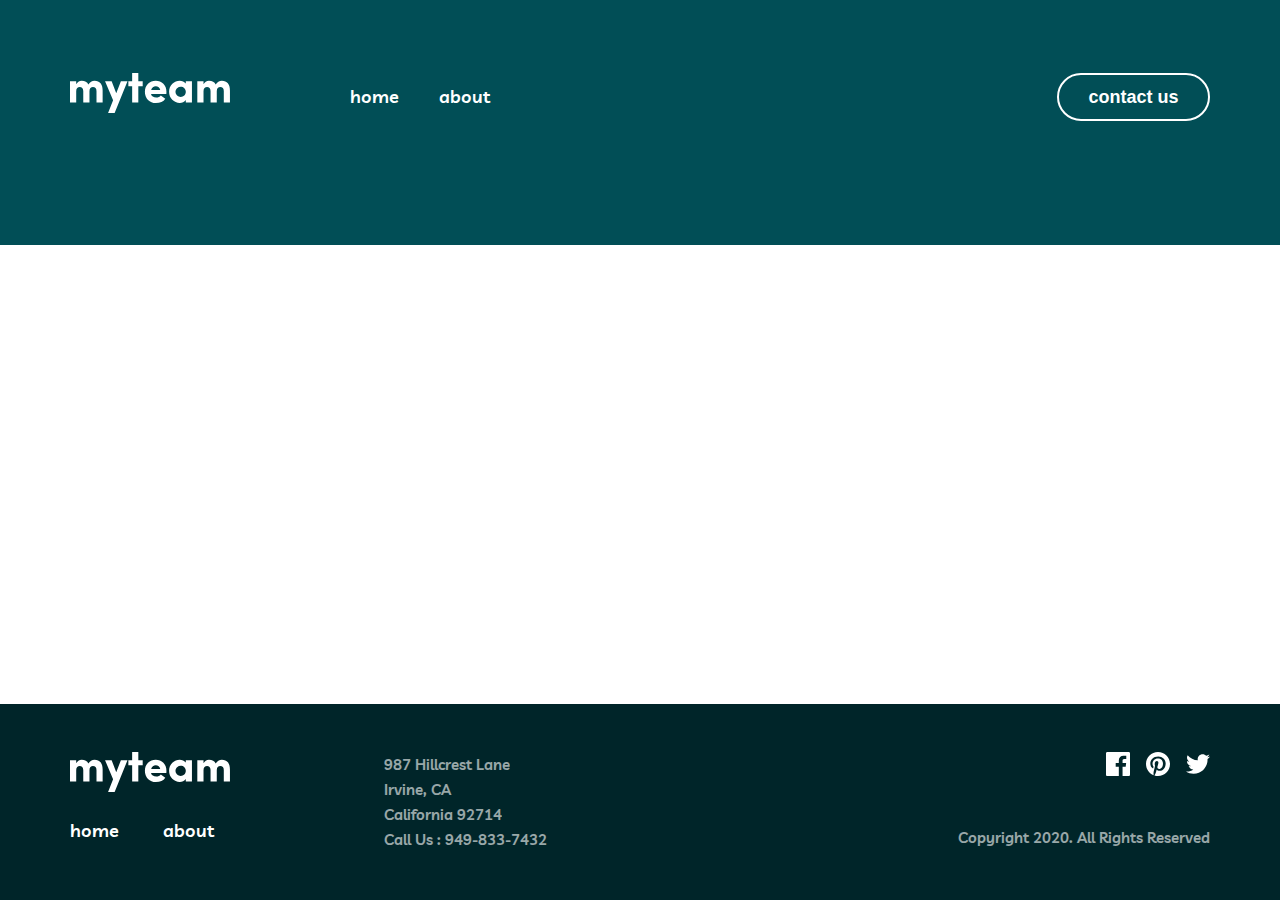
==== pages/about.html @ beae26ca "add new page" ====
<!DOCTYPE html>
<html lang="en">
<head>
    <meta charset="UTF-8">
    <title>About</title>
    <link rel="stylesheet" href="../style/main.css">
    <link rel="preconnect" href="https://fonts.googleapis.com">
    <link rel="preconnect" href="https://fonts.gstatic.com" crossorigin>
    <link href="https://fonts.googleapis.com/css2?family=Livvic:ital,wght@0,100;0,200;0,300;0,400;0,500;
    0,600;0,700;0,900;1,100;1,200;1,300;1,400;1,500;1,600;1,700;1,900&display=swap" rel="stylesheet">
</head>
<body>
<header id="header">
    <div class="container">
        <nav>
            <ul class="nav-list">
                <li class="nav-item">
                    <a href="../index.html">
                        <img src="../assets/icons/logo.svg" width="160" height="40">
                    </a>
                </li>
                <li class="nav-item">
                    <a href="../index.html">home</a>
                </li>
                <li class="nav-item">
                    <a href="#">about</a>
                </li>
            </ul>
            <a href="contact.html">
                <button class="nav-btn">
                    contact us
                </button>
            </a>
        </nav>
    </div>
</header>
<main>

</main>
<footer id="footer">
    <div class="container">
        <div class="row">
            <div class="col f-logo">
                <img src="../assets/icons/logo.svg" width="160" height="40">
                <div class="footer-link">
                    <a href="../index.html">home</a>
                    <a href="#">about</a>
                </div>
            </div>
            <div class="col f-contact">
                <ul class="footer-list">
                    <li class="footer-item">
                        <p>987  Hillcrest Lane</p>
                    </li>
                    <li class="footer-item">
                        <p>Irvine, CA</p>
                    </li>
                    <li class="footer-item">
                        <p>California 92714</p>
                    </li>
                    <li class="footer-item">
                        <p>Call Us : 949-833-7432</p>
                    </li>
                </ul>
            </div>
            <div class="col f-icon">
                <ul>
                    <li><img src="../assets/icons/facebook-light.svg" width="24" height="24"></li>
                    <li><img src="../assets/icons/Piscart-light.svg" width="24" height="24"></li>
                    <li><img src="../assets/icons/twitter-light.svg" width="24" height="24"></li>
                </ul>
                <p>
                    Copyright 2020. All Rights Reserved
                </p>
            </div>
        </div>
    </div>
</footer>
</body>
</html>
---- style/main.css ----
* {
    margin: 0;
    padding: 0;
    box-sizing: border-box;
}
body{
    display: flex;
    flex-flow: column;
    overflow-x: hidden;
    min-height: 100vh;
    font-family: 'Livvic', sans-serif;
}
.container{
    max-width: 1140px;
    margin: 0 auto;
}
.row{
    display: flex;
    justify-content: space-between;
}
.col{
    display: flex;
    flex-flow: column;
}
button{
    cursor: pointer;
}
a{
    text-decoration: none;
}
ul{
    list-style-type: none;
}
#header{
    background-color: #014E56;
}
nav{
    display: flex;
    justify-content: space-between;
    align-items: center;
    margin-top: 73px;
    margin-bottom: 124px;
}
.nav-list{
    display: flex;
    align-items: center;
}
.nav-list img{
    margin-right: 80px;
}
.nav-item{
    margin-right: 40px;
}
.nav-item a{
    font-weight: 600;
    font-size: 18px;
    line-height: 28px;
    color: #FFFFFF;
    font-style: normal;
}
.nav-btn{
    width: 153px;
    height: 48px;
    background-color: transparent;
    border: 2px solid #FFFFFF;
    border-radius: 24px;
    font-style: normal;
    font-weight: 600;
    font-size: 18px;
    line-height: 28px;
    color: #FFFFFF;
}
main{
    flex-grow: 1;
}
#footer{
    background-color: #002529;
    padding: 48px 0;
}
.footer-link{
    margin-top: 25px;
}
.footer-link a{
    font-weight: 600;
    font-size: 18px;
    line-height: 28px;
    color: #FFFFFF;
    margin-right: 40px;
}
.f-contact{
    width: 445px;
}
.footer-list{
    float: left;
}
.footer-item{
    font-weight: 600;
    font-size: 15px;
    line-height: 25px;
    color: #FFFFFF;
    mix-blend-mode: normal;
    opacity: 0.6;
}
.f-icon{
    width: content-box;
}
.f-icon ul{
    display: flex;
    justify-content: right;
}
.f-icon li img{
    margin-left: 16px;
}
.f-icon p{
    font-weight: 600;
    font-size: 15px;
    line-height: 25px;
    text-align: right;
    color: #FFFFFF;
    mix-blend-mode: normal;
    opacity: 0.6;
    margin-top: 45px;
}
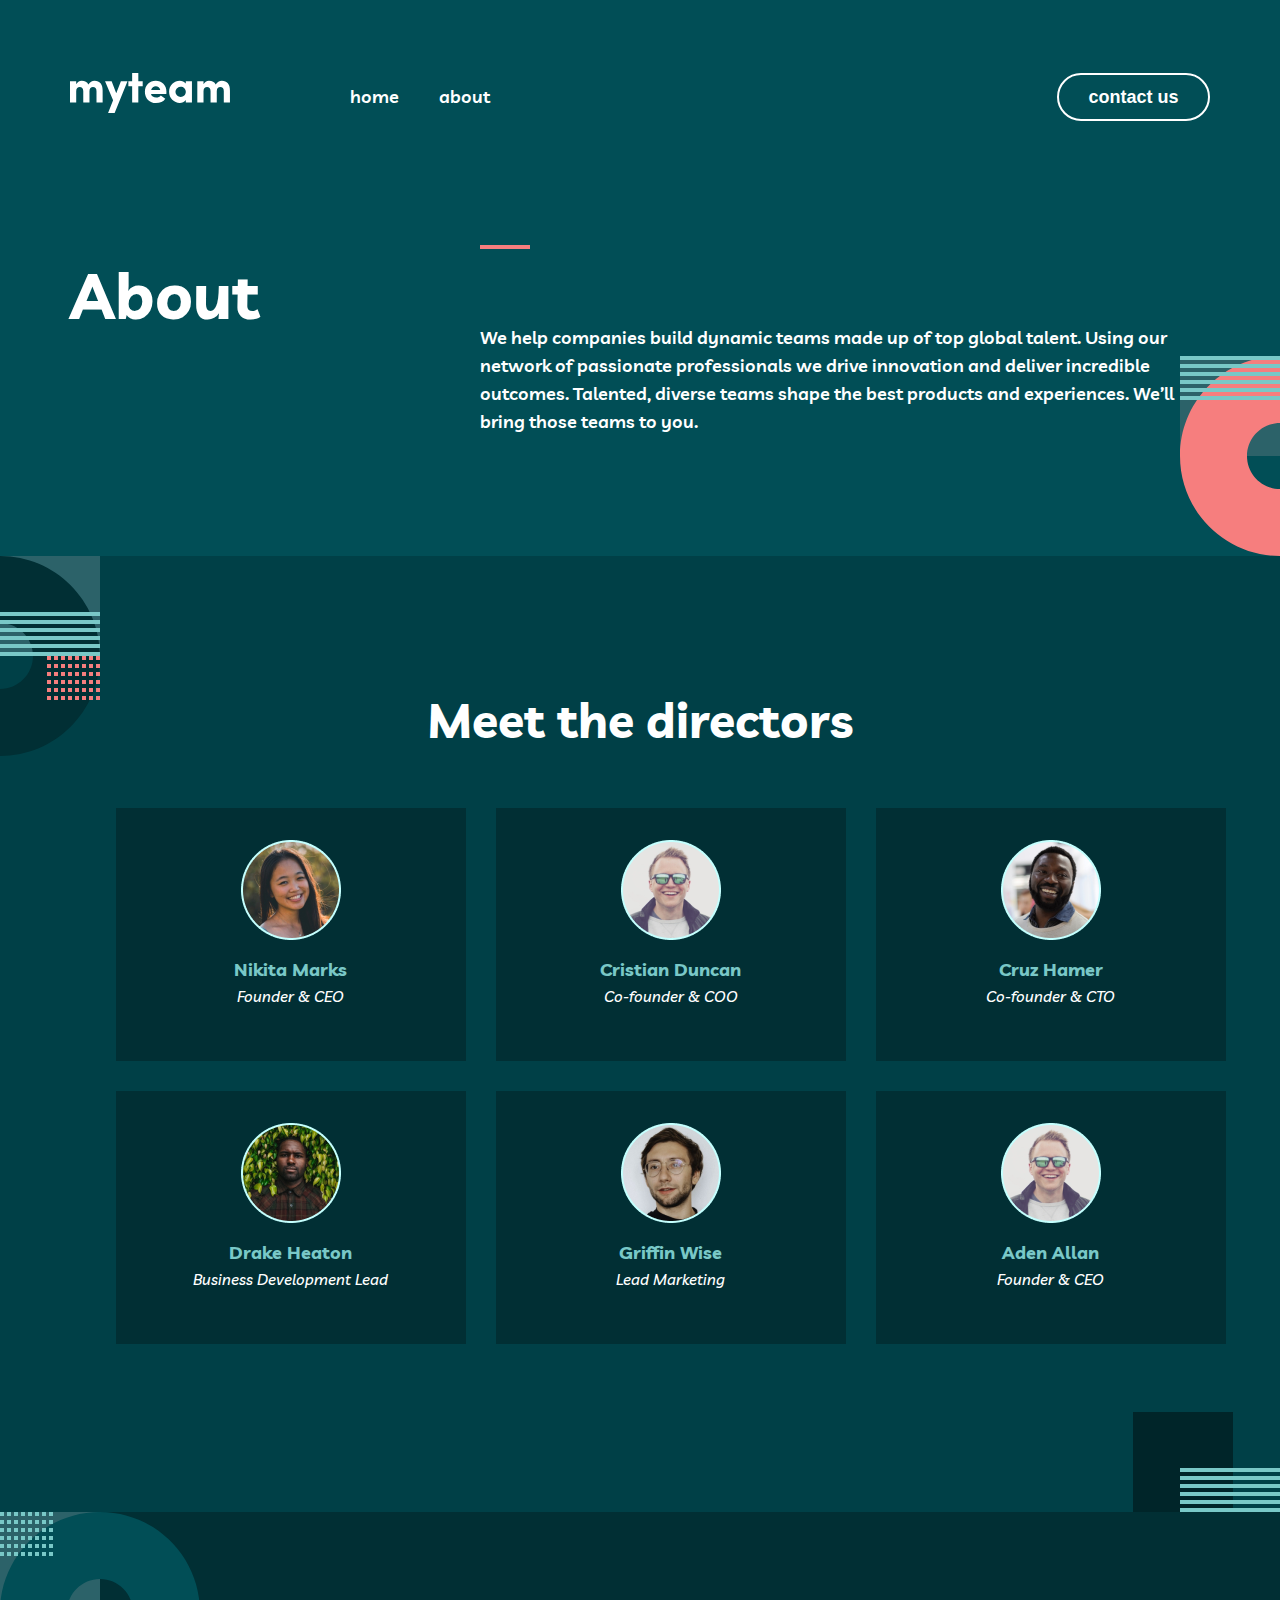
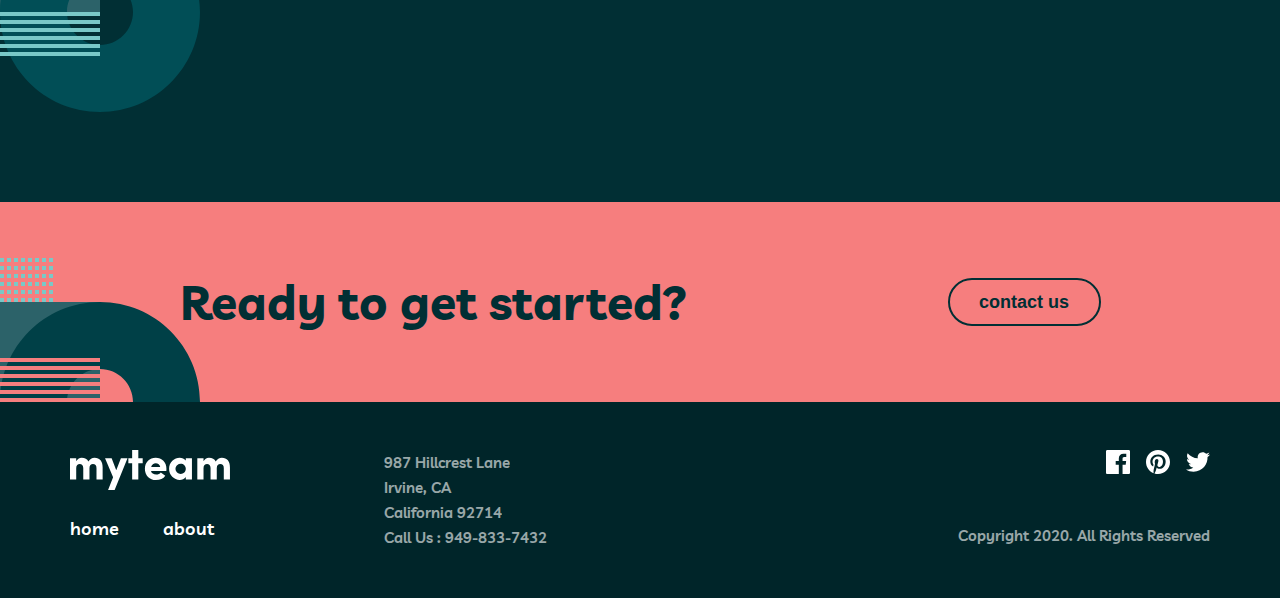
==== commit 06a22db0: "about commit" ====
--- a/pages/about.html
+++ b/pages/about.html
@@ -8,6 +8,7 @@
     <link rel="preconnect" href="https://fonts.gstatic.com" crossorigin>
     <link href="https://fonts.googleapis.com/css2?family=Livvic:ital,wght@0,100;0,200;0,300;0,400;0,500;
     0,600;0,700;0,900;1,100;1,200;1,300;1,400;1,500;1,600;1,700;1,900&display=swap" rel="stylesheet">
+    <link rel="stylesheet" href="../style/about.css">
 </head>
 <body>
 <header id="header">
@@ -35,7 +36,80 @@
     </div>
 </header>
 <main>
-
+    <section id="about-hero">
+        <div class="container">
+            <div class="row">
+                <div class="col">
+                    <h2 class="hero-title">About</h2>
+                </div>
+                <div class="col">
+                    <p class="hero-text">
+                        We help companies build dynamic teams made up of top global talent. Using our network of
+                        passionate professionals we drive innovation and deliver incredible outcomes. Talented, diverse
+                        teams shape the best products and experiences. We’ll bring those teams to you.
+                    </p>
+                </div>
+            </div>
+        </div>
+        <img src="../assets/about/frame1.svg" width="100" height="200">
+    </section>
+    <section id="directors">
+        <div class="frames">
+            <img src="../assets/about/frame2.svg" width="100" height="200">
+            <img src="../assets/about/frame3.svg" width="147" height="100">
+        </div>
+        <div class="container">
+            <h3>Meet the directors</h3>
+            <div class="cards">
+                <div class="card">
+                    <img src="../assets/about/nikita.png" width="100" height="100">
+                    <h2>Nikita Marks</h2>
+                    <p>Founder & CEO</p>
+                </div>
+                <div class="card">
+                    <img src="../assets/about/cristian.png" width="100" height="100">
+                    <h2>Cristian Duncan</h2>
+                    <p>Co-founder & COO</p>
+                </div>
+                <div class="card">
+                    <img src="../assets/about/cruz.png" width="100" height="100">
+                    <h2>Cruz Hamer</h2>
+                    <p>Co-founder & CTO</p>
+                </div>
+                <div class="card">
+                    <img src="../assets/about/drake.png" width="100" height="100">
+                    <h2>Drake Heaton</h2>
+                    <p>Business Development Lead</p>
+                </div>
+                <div class="card">
+                    <img src="../assets/about/griffin.png" width="100" height="100">
+                    <h2>Griffin Wise</h2>
+                    <p>Lead Marketing</p>
+                </div>
+                <div class="card">
+                    <img src="../assets/about/cristian.png" width="100" height="100">
+                    <h2>Aden Allan</h2>
+                    <p>Founder & CEO</p>
+                </div>
+            </div>
+        </div>
+    </section>
+    <section id="clients">
+        <img src="../assets/about/frame4.svg" width="200" height="200">
+    </section>
+    <section id="home-start">
+        <div class="container">
+            <div class="row">
+                <img src="../assets/about/frame5.svg" width="200" height="144">
+                <h2>
+                    Ready to get started?
+                </h2>
+                <button>
+                    contact us
+                </button>
+            </div>
+        </div>
+    </section>
 </main>
 <footer id="footer">
     <div class="container">
@@ -50,7 +124,7 @@
             <div class="col f-contact">
                 <ul class="footer-list">
                     <li class="footer-item">
-                        <p>987  Hillcrest Lane</p>
+                        <p>987 Hillcrest Lane</p>
                     </li>
                     <li class="footer-item">
                         <p>Irvine, CA</p>
--- a/style/main.css
+++ b/style/main.css
@@ -73,6 +73,83 @@
 main{
     flex-grow: 1;
 }
+.hero-title{
+    width: 635px;
+    margin-right: 30px;
+    font-style: normal;
+    font-weight: 700;
+    font-size: 100px;
+    line-height: 100px;
+    color: #FFFFFF;
+}
+#about-hero .hero-title{
+    width: 350px;
+    font-size: 64px;
+}
+.hero-title span{
+    color: rgba(246, 126, 126, 1);
+}
+.hero-text{
+    position: relative;
+    width: 445px;
+    font-style: normal;
+    font-weight: 600;
+    font-size: 18px;
+    line-height: 28px;
+    color: #FFFFFF;
+    padding-top: 79px;
+}
+#about-hero .hero-text{
+    width: 730px;
+}
+.hero-text::after{
+    content: "";
+    position: absolute;
+    width: 50px;
+    height: 4px;
+    background-color: #79C8C7;
+    top: 0;
+    left: 0;
+}
+#about-hero .hero-text::after{
+    background-color: #F67E7E;
+}
+.home-hero  .row{
+    align-items: center;
+}
+#home-start{
+    background-color: #F67E7E;
+    position: relative;
+    padding: 76px 0;
+}
+#home-start .row{
+    justify-content: center;
+}
+#home-start img{
+    position: absolute;
+    left: 0;
+    bottom: 0;
+}
+#home-start h2{
+    font-style: normal;
+    font-weight: 700;
+    font-size: 48px;
+    line-height: 48px;
+    color: #012F34;
+    margin-right: 260px;
+}
+#home-start button{
+    width: 153px;
+    height: 48px;
+    background-color: transparent;
+    color: #012F34;
+    border: 2px solid #012F34;
+    border-radius: 24px;
+    font-style: normal;
+    font-weight: 600;
+    font-size: 18px;
+    line-height: 28px;
+}
 #footer{
     background-color: #002529;
     padding: 48px 0;
--- a/style/about.css
+++ b/style/about.css
@@ -0,0 +1,71 @@
+#about-hero{
+    background-color: #014E56;
+    padding-bottom: 120px;
+    position: relative;
+}
+#about-hero img{
+    position: absolute;
+    bottom: 0;
+    right: 0;
+}
+#directors{
+    position: relative;
+    background-color: #004047;
+    padding: 140px 0 168px 0;
+}
+#directors h3{
+    font-weight: 700;
+    font-size: 48px;
+    line-height: 48px;
+    text-align: center;
+    color: #FFFFFF;
+    margin-bottom: 64px;
+}
+.frames img:nth-child(1){
+    position: absolute;
+    left: 0;
+    top: 0;
+}
+.frames img:nth-child(2){
+    position: absolute;
+    right: 0;
+    bottom: 0;
+}
+#clients{
+    position: relative;
+    background-color: #012F34;
+    padding: 140px 0 150px 0;
+}
+#clients img{
+    position: absolute;
+    left: 0;
+    top: 0;
+}
+.cards{
+    display: grid;
+    padding: 0 4%;
+    grid-template-columns: 350px 350px 350px;
+    grid-template-rows: 253px 253px;
+    grid-gap: 30px;
+}
+.card{
+    position: relative;
+    background-color: #012F34;
+    text-align: center;
+}
+.card img{
+    margin: 32px 0 12px 0;
+}
+.card h2{
+    font-weight: 700;
+    font-size: 18px;
+    line-height: 28px;
+    color: #79C8C7;
+}
+.card p{
+    font-style: italic;
+    font-weight: 500;
+    font-size: 15px;
+    line-height: 25px;
+    color: #FFFFFF;
+}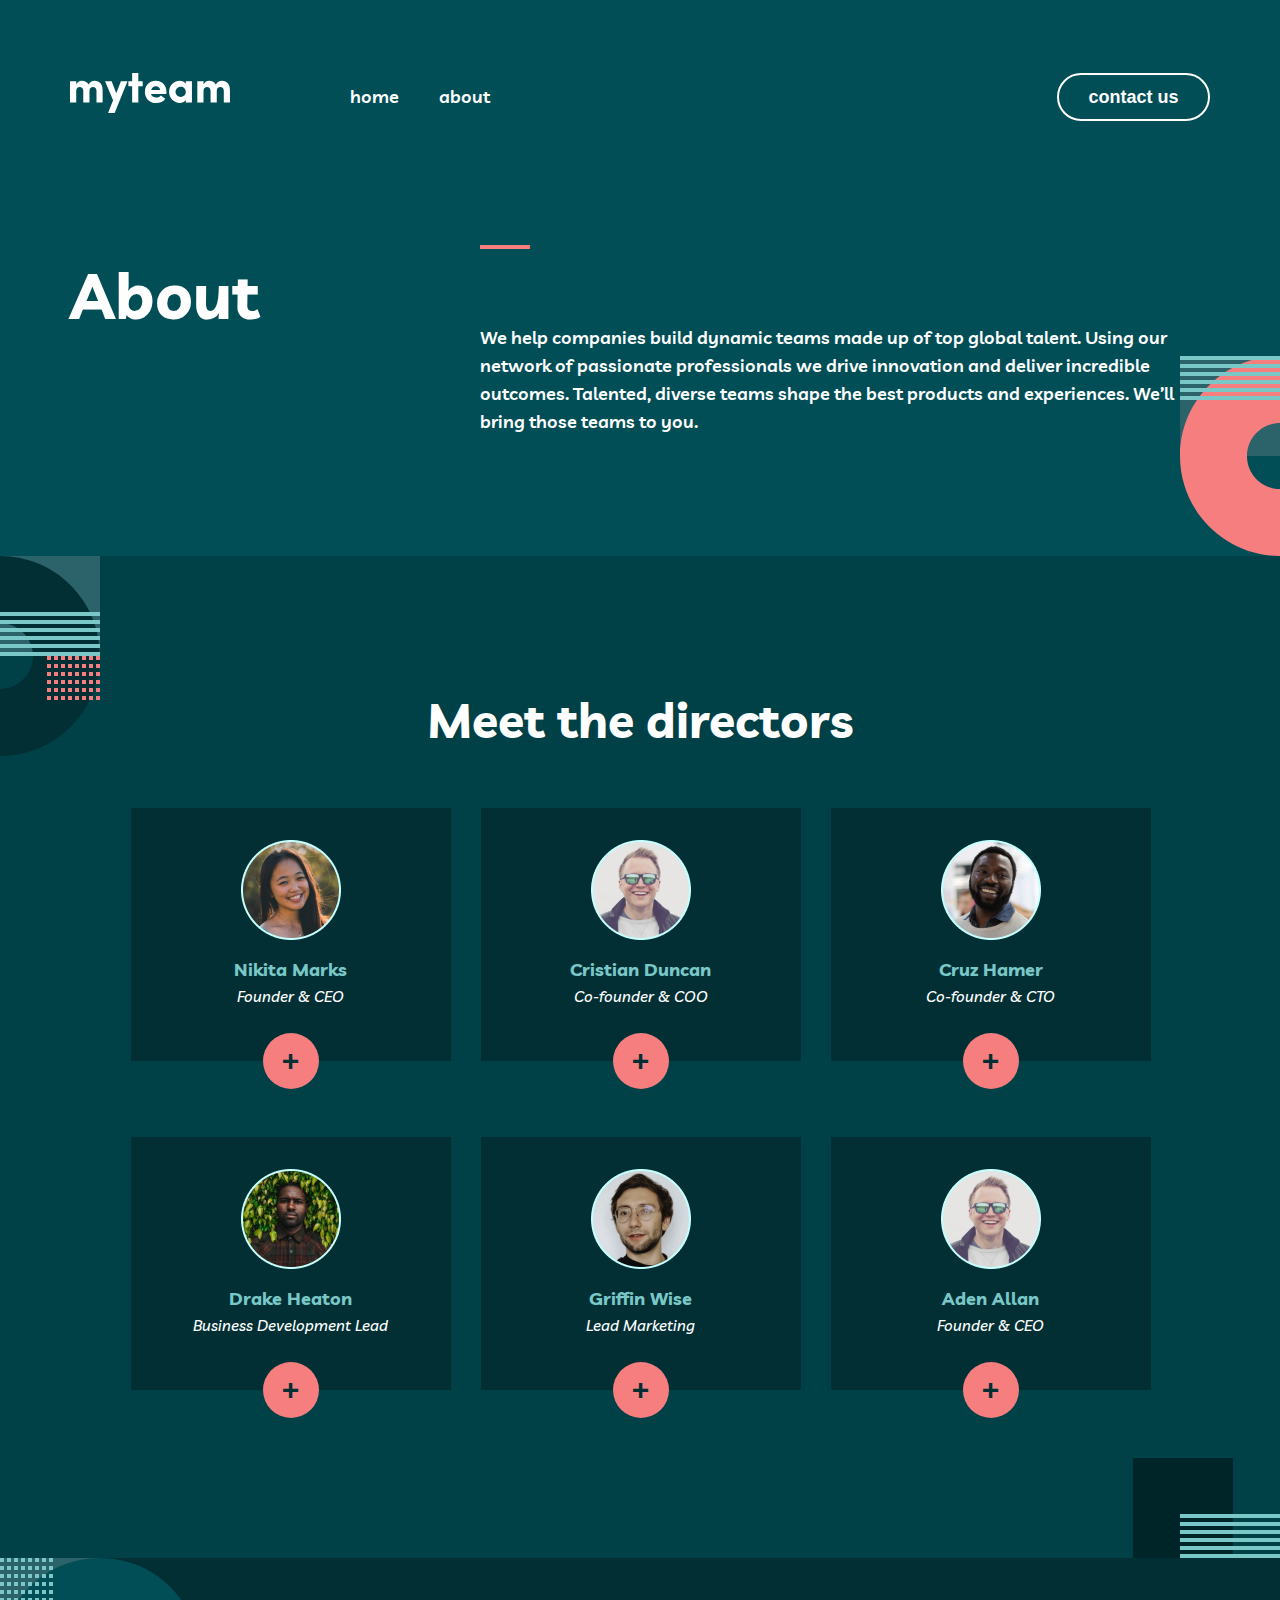
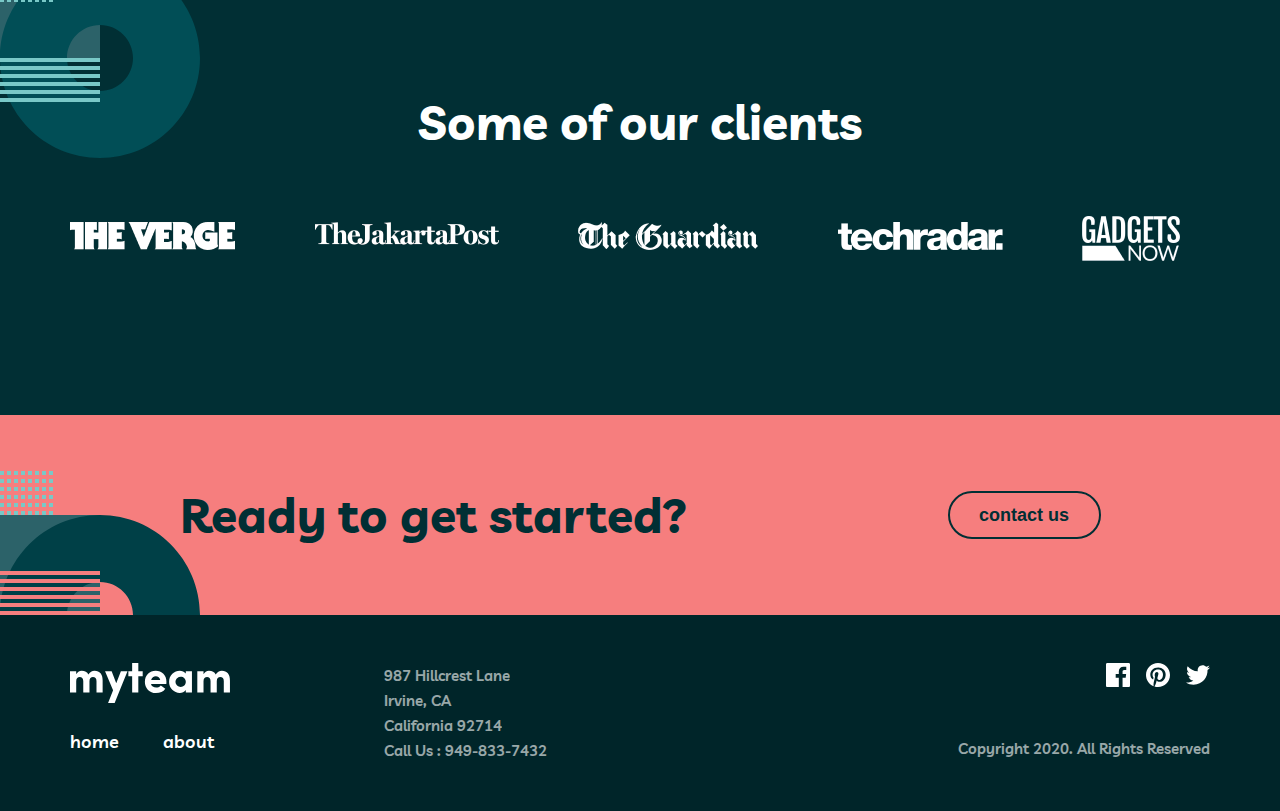
==== commit 44af8cc4: "about complete" ====
--- a/pages/about.html
+++ b/pages/about.html
@@ -65,37 +65,49 @@
                     <img src="../assets/about/nikita.png" width="100" height="100">
                     <h2>Nikita Marks</h2>
                     <p>Founder & CEO</p>
+                    <button>+</button>
                 </div>
                 <div class="card">
                     <img src="../assets/about/cristian.png" width="100" height="100">
                     <h2>Cristian Duncan</h2>
                     <p>Co-founder & COO</p>
+                    <button>+</button>
                 </div>
                 <div class="card">
                     <img src="../assets/about/cruz.png" width="100" height="100">
                     <h2>Cruz Hamer</h2>
                     <p>Co-founder & CTO</p>
+                    <button>+</button>
                 </div>
                 <div class="card">
                     <img src="../assets/about/drake.png" width="100" height="100">
                     <h2>Drake Heaton</h2>
                     <p>Business Development Lead</p>
+                    <button>+</button>
                 </div>
                 <div class="card">
                     <img src="../assets/about/griffin.png" width="100" height="100">
                     <h2>Griffin Wise</h2>
                     <p>Lead Marketing</p>
+                    <button>+</button>
                 </div>
                 <div class="card">
                     <img src="../assets/about/cristian.png" width="100" height="100">
                     <h2>Aden Allan</h2>
                     <p>Founder & CEO</p>
+                    <button>+</button>
                 </div>
             </div>
         </div>
     </section>
     <section id="clients">
-        <img src="../assets/about/frame4.svg" width="200" height="200">
+        <img id="clients-frame" src="../assets/about/frame4.svg" width="200" height="200">
+        <div class="container">
+            <h2>Some of our clients</h2>
+            <div class="client">
+                <img src="../assets/about/clients.png" width="1110" height="45">
+            </div>
+        </div>
     </section>
     <section id="home-start">
         <div class="container">
--- a/style/about.css
+++ b/style/about.css
@@ -11,7 +11,7 @@
 #directors{
     position: relative;
     background-color: #004047;
-    padding: 140px 0 168px 0;
+    padding: 140px 0 130px 0;
 }
 #directors h3{
     font-weight: 700;
@@ -19,7 +19,7 @@
     line-height: 48px;
     text-align: center;
     color: #FFFFFF;
-    margin-bottom: 64px;
+    margin-bottom: 26px;
 }
 .frames img:nth-child(1){
     position: absolute;
@@ -36,7 +36,7 @@
     background-color: #012F34;
     padding: 140px 0 150px 0;
 }
-#clients img{
+#clients-frame{
     position: absolute;
     left: 0;
     top: 0;
@@ -45,13 +45,14 @@
     display: grid;
     padding: 0 4%;
     grid-template-columns: 350px 350px 350px;
-    grid-template-rows: 253px 253px;
-    grid-gap: 30px;
+    grid-template-rows: 329px 329px;
+
 }
 .card{
     position: relative;
     background-color: #012F34;
     text-align: center;
+    margin: 38px 15px;
 }
 .card img{
     margin: 32px 0 12px 0;
@@ -68,4 +69,31 @@
     font-size: 15px;
     line-height: 25px;
     color: #FFFFFF;
+}
+.card button{
+    position: absolute;
+    width: 56px;
+    height: 56px;
+    border-radius: 50%;
+    border: 1px transparent;
+    left: 50%;
+    transform: translate(-50%) rotateZ(0);
+    bottom: -28px;
+    color: #012F34;
+    font-size: 30px;
+    font-weight: 700;
+    background-color: #F67E7E;
+    transition: 500ms all ease-in-out;
+}
+.card button:focus{
+    transform: translate(-50%) rotateZ(-225deg);
+    background-color: #79C8C7;
+}
+#clients h2{
+    font-weight: 700;
+    font-size: 48px;
+    line-height: 48px;
+    text-align: center;
+    color: #FFFFFF;
+    margin-bottom: 70px;
 }